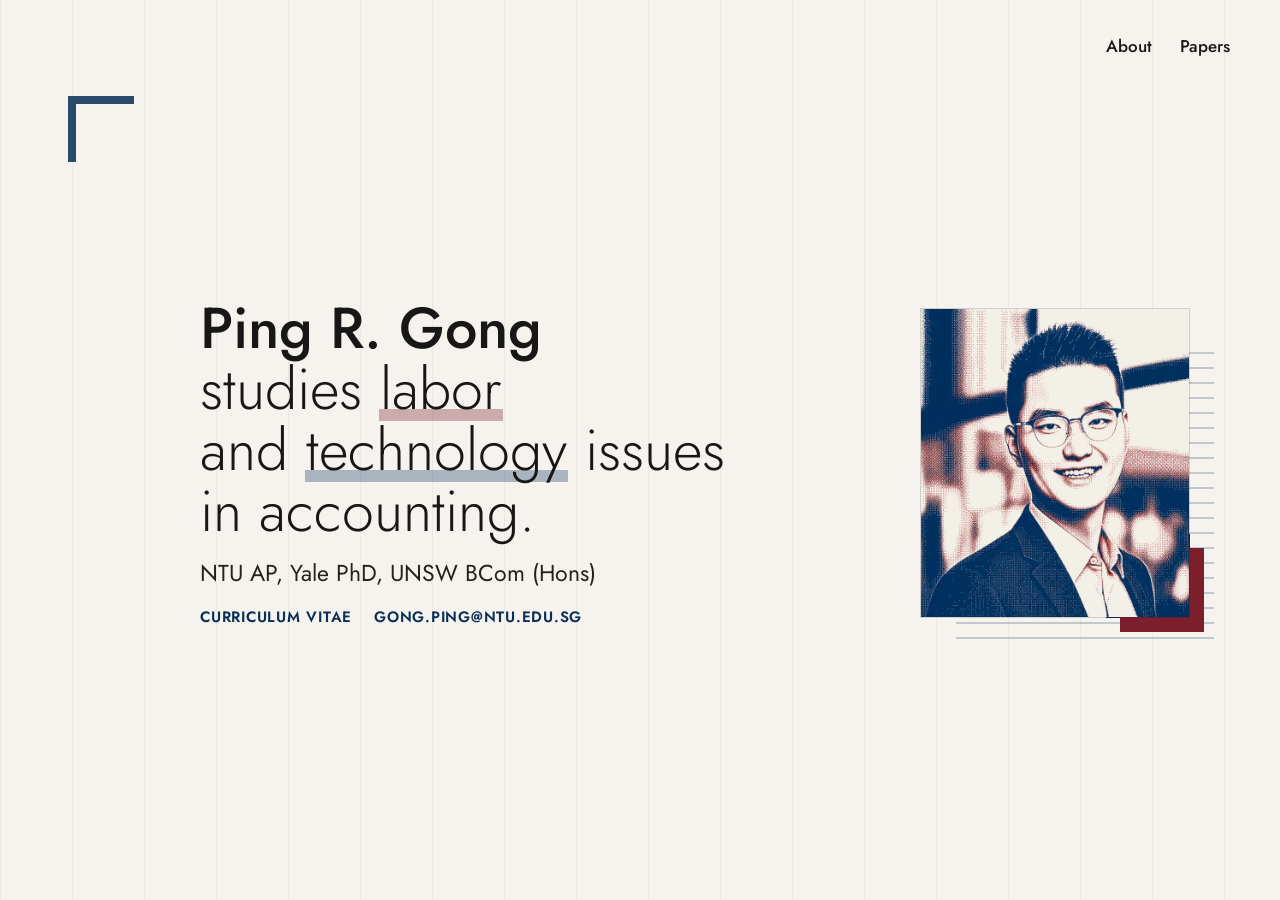
==== index.html @ 7956a60e "Lower mobile hero corner" ====
<!DOCTYPE html>
<html lang="en">
<head>
  <meta charset="utf-8" />
  <meta name="viewport" content="width=device-width,initial-scale=1" />
  <title>Ping R. Gong</title>
  <meta name="description" content="Ping R. Gong -- Assistant Professor at Nanyang Technological University and PhD graduate in Accounting from Yale University." />

  <link rel="preconnect" href="https://fonts.googleapis.com">
  <link rel="preconnect" href="https://fonts.gstatic.com" crossorigin>
  <link href="https://fonts.googleapis.com/css2?family=Ma+Shan+Zheng&family=Noto+Sans+SC:wght@500;700&display=swap" rel="stylesheet">

  <style>
    @font-face{
      font-family:"Jost";
      font-style:normal;
      font-weight:300 800;
      font-display:swap;
      src:url("fonts/jost-latin-300-800.woff2") format("woff2");
      unicode-range:U+0000-00FF, U+0131, U+0152-0153, U+02BB-02BC, U+02C6, U+02DA, U+02DC, U+0304, U+0308, U+0329, U+2000-206F, U+20AC, U+2122, U+2191, U+2193, U+2212, U+2215, U+FEFF, U+FFFD;
    }

    @font-face{
      font-family:"Jost";
      font-style:normal;
      font-weight:300 800;
      font-display:swap;
      src:url("fonts/jost-latin-ext-300-800.woff2") format("woff2");
      unicode-range:U+0100-02BA, U+02BD-02C5, U+02C7-02CC, U+02CE-02D7, U+02DD-02FF, U+0304, U+0308, U+0329, U+1D00-1DBF, U+1E00-1E9F, U+1EF2-1EFF, U+2020, U+20A0-20AB, U+20AD-20C0, U+2113, U+2C60-2C7F, U+A720-A7FF;
    }

    :root{
      --paper:#f6f3ee;
      --ink:#171717;
      --muted:#5c5a61;
      --line:#c9d2dd;
      --labor-mark:rgba(122,31,43,.34);
      --tech-mark:rgba(9,47,87,.32);
      --red:#7a1f2b;
      --navy:#092f57;
      --navy-soft:#dbe4ee;
      --white:#fffdf7;
      --sans:"Jost", "Avenir Next", Avenir, "Helvetica Neue", Arial, sans-serif;
      --serif:"Jost", "Avenir Next", Avenir, "Helvetica Neue", Arial, sans-serif;
      --cjk-display:"Ma Shan Zheng", KaiTi, "STKaiti", "Noto Sans SC", "Microsoft YaHei", "PingFang SC", sans-serif;
      --mono:"Jost", "Avenir Next", Avenir, "Helvetica Neue", Arial, sans-serif;
    }

    *{box-sizing:border-box}
    html{scroll-behavior:smooth}
    body{
      margin:0;
      background:
        linear-gradient(90deg, rgba(9,47,87,.055) 1px, transparent 1px) 0 0/72px 72px,
        var(--paper);
      color:var(--ink);
      font-family:var(--sans);
      font-size:18px;
      line-height:1.45;
    }

    a{color:var(--navy); text-decoration:none}
    a:hover{text-decoration:underline; text-decoration-thickness:2px; text-underline-offset:5px}

    .site{
      width:min(1180px, calc(100% - 44px));
      margin:0 auto;
      position:relative;
    }

    .site::before{
      content:"";
      position:absolute;
      top:96px;
      left:18px;
      width:58px;
      height:58px;
      border-top:8px solid var(--navy);
      border-left:8px solid var(--navy);
      opacity:.86;
      pointer-events:none;
    }

    .topbar{
      min-height:70px;
      display:flex;
      align-items:center;
      justify-content:flex-end;
      gap:28px;
      padding:22px 0 0 38px;
      position:relative;
      z-index:3;
    }

    .nav{
      display:flex;
      align-items:center;
      gap:28px;
      color:var(--ink);
      font-size:17px;
      font-weight:500;
    }

    .nav a{
      color:var(--ink);
      display:inline-flex;
      align-items:center;
      gap:0;
    }

    .hero{
      min-height:calc(100vh - 70px);
      display:grid;
      grid-template-columns:minmax(0, 1.15fr) minmax(280px, .85fr);
      gap:48px;
      align-items:center;
      padding:28px 0 72px 150px;
      position:relative;
    }

    h1{
      margin:0;
      max-width:850px;
      font-size:clamp(34px, 4.5vw, 64px);
      line-height:1.06;
      letter-spacing:0;
      font-weight:300;
    }

    h1 strong{font-weight:500}

    .name-wrap{
      display:inline-block;
      position:relative;
      outline:none;
      cursor:default;
      isolation:isolate;
    }

    .name-wrap strong,
    .name-part{
      transition:color .18s ease;
    }

    .cn-name{
      position:absolute;
      left:calc(100% - .18em);
      bottom:calc(100% + .28em);
      z-index:4;
      display:inline-flex;
      align-items:center;
      gap:.03em;
      transform:translate(-.2em, .34em) rotate(3deg) scale(.96);
      transform-origin:0 100%;
      padding:.28em .66em .32em;
      border:3px solid var(--ink);
      border-radius:54% 46% 51% 49% / 49% 57% 43% 51%;
      background:var(--white);
      box-shadow:0 13px 0 -9px rgba(23,23,23,.24);
      color:var(--ink);
      font-family:var(--cjk-display);
      font-size:.59em;
      font-weight:400;
      line-height:1;
      letter-spacing:.02em;
      opacity:0;
      pointer-events:none;
      transition:opacity .2s ease, transform .2s ease;
      white-space:nowrap;
    }

    .cn-name::after{
      content:"";
      position:absolute;
      left:.18em;
      bottom:-.78em;
      width:1em;
      height:.86em;
      background:
        radial-gradient(circle at 16% 17%, var(--white) 0 .16em, var(--ink) .17em .23em, transparent .24em),
        radial-gradient(circle at 53% 51%, var(--white) 0 .12em, var(--ink) .13em .18em, transparent .19em),
        radial-gradient(circle at 86% 78%, var(--white) 0 .07em, var(--ink) .08em .12em, transparent .13em);
      transform:scaleX(-1) rotate(18deg);
    }

    .cn-name::before{
      content:"";
      position:absolute;
      left:-.42em;
      bottom:-.2em;
      width:1.22em;
      height:1.26em;
      background-image:radial-gradient(circle, rgba(23,23,23,.34) 0 1.1px, transparent 1.35px);
      background-size:.12em .12em;
      border-radius:50%;
      z-index:-1;
      transform:rotate(-12deg);
    }

    .name-wrap:focus-visible{
      border-radius:.08em;
      outline:2px solid rgba(9,47,87,.28);
      outline-offset:.08em;
    }

    .name-wrap:hover .name-gong,
    .name-wrap:focus-visible .name-gong,
    .hero:has(.portrait-wrap:hover) .name-gong,
    .hero:has(.portrait-wrap:focus-visible) .name-gong,
    .name-wrap:hover .cn-gong,
    .name-wrap:focus-visible .cn-gong,
    .hero:has(.portrait-wrap:hover) .cn-gong,
    .hero:has(.portrait-wrap:focus-visible) .cn-gong{
      color:var(--navy);
    }

    .name-wrap:hover .name-ping,
    .name-wrap:focus-visible .name-ping,
    .hero:has(.portrait-wrap:hover) .name-ping,
    .hero:has(.portrait-wrap:focus-visible) .name-ping,
    .name-wrap:hover .cn-ping,
    .name-wrap:focus-visible .cn-ping,
    .hero:has(.portrait-wrap:hover) .cn-ping,
    .hero:has(.portrait-wrap:focus-visible) .cn-ping{
      color:var(--red);
    }

    .name-wrap:hover .cn-name,
    .name-wrap:focus-visible .cn-name,
    .hero:has(.portrait-wrap:hover) .cn-name,
    .hero:has(.portrait-wrap:focus-visible) .cn-name{
      opacity:1;
      transform:translate(0, -.1em) rotate(3deg) scale(1.04);
    }

    .headline-phrase{white-space:nowrap}

    .topic{
      background-repeat:no-repeat;
      box-decoration-break:clone;
      -webkit-box-decoration-break:clone;
      padding:0 .02em;
    }

    .topic-labor{
      background-image:linear-gradient(var(--labor-mark), var(--labor-mark));
      background-position:0 86%;
      background-size:100% .21em;
    }

    .topic-tech{
      background-image:linear-gradient(var(--tech-mark), var(--tech-mark));
      background-position:0 86%;
      background-size:100% .21em;
    }

    .topic-both{
      --topic-line-width:100%;
      --topic-line-height:.21em;
      --topic-line-gap:.018em;
      padding-bottom:.08em;
      background-image:
        linear-gradient(var(--labor-mark), var(--labor-mark)),
        linear-gradient(var(--tech-mark), var(--tech-mark));
      background-position:left bottom calc(var(--topic-line-height) + var(--topic-line-gap)), left bottom;
      background-size:var(--topic-line-width) var(--topic-line-height), var(--topic-line-width) var(--topic-line-height);
      box-decoration-break:clone;
      -webkit-box-decoration-break:clone;
    }

    .dek{
      max-width:610px;
      margin:18px 0 0;
      font-family:var(--serif);
      font-size:clamp(20px, 1.8vw, 27px);
      line-height:1.16;
      color:#25221d;
    }

    .hero-links{
      display:flex;
      flex-wrap:wrap;
      gap:12px 22px;
      margin-top:20px;
      font-size:15px;
      font-weight:600;
      text-transform:uppercase;
      letter-spacing:.05em;
    }

    .portrait-wrap{
      justify-self:end;
      width:min(270px, 100%);
      position:relative;
      cursor:default;
      outline:none;
    }

    .portrait-wrap:focus-visible{
      outline:2px solid rgba(9,47,87,.28);
      outline-offset:8px;
    }

    .portrait-wrap::before,
    .portrait-wrap::after{
      content:"";
      position:absolute;
      z-index:-1;
      pointer-events:none;
    }

    .portrait-wrap::before{
      inset:34px -24px -34px 36px;
      background:repeating-linear-gradient(0deg, transparent 0 13px, rgba(9,47,87,.22) 13px 15px);
    }

    .portrait-wrap::after{
      width:98px;
      height:98px;
      right:-14px;
      bottom:-14px;
      background:
        linear-gradient(var(--red), var(--red)) right bottom/15px 84px no-repeat,
        linear-gradient(var(--red), var(--red)) right bottom/84px 15px no-repeat,
        linear-gradient(var(--navy), var(--navy)) right 14px bottom 14px/15px 84px no-repeat,
        linear-gradient(var(--navy), var(--navy)) right 14px bottom 14px/84px 15px no-repeat;
    }

    .photo{
      display:block;
      width:100%;
      aspect-ratio:4/4.6;
      object-fit:cover;
      object-position:center 23%;
      border:1px solid rgba(23,23,23,.16);
      filter:none;
      opacity:1;
    }

    .section{
      padding:88px 0 86px 18px;
      border-top:1px solid rgba(9,47,87,.22);
      background:var(--paper);
      box-shadow:0 0 0 100vmax var(--paper);
      clip-path:inset(0 -100vmax);
      display:grid;
      grid-template-columns:136px minmax(0, 1fr);
      gap:38px;
    }

    .section-label{
      margin:0;
      font-size:14px;
      color:var(--navy);
      font-weight:600;
      text-transform:uppercase;
      letter-spacing:.09em;
    }

    .section-heading{
      display:grid;
      gap:22px;
      align-content:start;
    }

    .paper-list{
      max-width:none;
      display:grid;
      gap:0;
      border-top:1px solid rgba(9,47,87,.24);
    }

    .paper-legend{
      display:flex;
      flex-wrap:wrap;
      align-items:flex-start;
      gap:10px;
      color:var(--muted);
      font-size:13px;
      font-weight:600;
      text-transform:uppercase;
      letter-spacing:.07em;
    }

    .section-heading .paper-legend{
      flex-direction:column;
    }

    .filter-button{
      appearance:none;
      border:1px solid rgba(23,23,23,.14);
      background:transparent;
      color:var(--ink);
      cursor:pointer;
      display:inline-flex;
      align-items:center;
      justify-content:center;
      font:inherit;
      letter-spacing:inherit;
      padding:8px 11px 9px;
      text-transform:inherit;
      width:78px;
    }

    .filter-button:hover,
    .filter-button[data-filter="all"]:hover,
    .filter-button[data-filter="all"].is-active{
      border-color:rgba(23,23,23,.2);
      background:rgba(23,23,23,.08);
      color:var(--ink);
    }

    .filter-button.topic-labor.is-active{
      border-color:rgba(122,31,43,.2);
      background:rgba(122,31,43,.13);
      color:var(--red);
    }

    .filter-button.topic-tech.is-active{
      border-color:rgba(9,47,87,.2);
      background:rgba(9,47,87,.13);
      color:var(--navy);
    }

    .filter-button.topic-both.is-active{
      border-color:rgba(23,23,23,.11);
      background:
        linear-gradient(90deg, rgba(122,31,43,.15) 0 50%, rgba(9,47,87,.15) 50% 100%);
      color:var(--ink);
    }

    .filter-button .both-labor,
    .filter-button .both-tech{color:inherit}

    .filter-button.topic-both.is-active .both-labor{color:var(--red)}
    .filter-button.topic-both.is-active .both-tech{color:var(--navy)}

    .filter-button.is-active{
      box-shadow:inset 0 -3px 0 rgba(23,23,23,.36);
    }

    .paper.is-hidden{
      display:none;
    }

    .paper{
      display:grid;
      grid-template-columns:54px minmax(0, 1fr);
      gap:22px;
      padding:28px 0 30px;
      border-bottom:1px solid rgba(9,47,87,.18);
    }

    .paper-number{
      color:var(--ink);
      font-family:var(--mono);
      font-size:14px;
      padding-top:8px;
    }

    .paper-title{
      margin:0;
      font-family:var(--serif);
      font-size:clamp(18px, 1.5vw, 23px);
      line-height:1.24;
      font-weight:450;
    }

    .paper-title .topic{
      background:none;
      padding-bottom:0;
    }

    .paper-meta{
      margin:12px 0 0;
      color:var(--muted);
      font-size:16px;
      line-height:1.45;
    }

    .paper-note{
      display:inline-block;
      margin-top:10px;
      color:var(--ink);
      font-size:13px;
      font-weight:600;
      text-transform:uppercase;
      letter-spacing:.08em;
    }

    .paper-links{
      display:flex;
      flex-wrap:wrap;
      gap:12px;
      margin-top:12px;
      font-size:13px;
      font-weight:600;
      text-transform:uppercase;
      letter-spacing:.08em;
    }

    .paper-links a{color:var(--ink)}

    @media (max-width:900px){
      body{font-size:17px}
      .site{width:min(100% - 28px, 680px)}
      .site::before{
        top:48px;
        left:10px;
        width:42px;
        height:42px;
        border-top-width:6px;
        border-left-width:6px;
      }
      .topbar{
        min-height:auto;
        padding:22px 0 10px 30px;
        align-items:flex-end;
        flex-direction:row;
      }
      .nav{gap:16px; flex-wrap:wrap}
      .hero{
        grid-template-columns:1fr;
        gap:42px;
        min-height:auto;
        padding:30px 0 68px 42px;
      }
      .portrait-wrap{
        justify-self:start;
        width:min(248px, calc(100% - 20px));
      }
      .portrait-wrap::after{
        right:-10px;
        bottom:-10px;
        width:72px;
        height:72px;
        background:
          linear-gradient(var(--red), var(--red)) right bottom/11px 62px no-repeat,
          linear-gradient(var(--red), var(--red)) right bottom/62px 11px no-repeat,
          linear-gradient(var(--navy), var(--navy)) right 10px bottom 10px/11px 62px no-repeat,
          linear-gradient(var(--navy), var(--navy)) right 10px bottom 10px/62px 11px no-repeat;
      }
      .section{
        grid-template-columns:1fr;
        gap:24px;
        padding:68px 0 70px 42px;
      }
      .section-heading .paper-legend{
        flex-direction:row;
      }
    }

    @media (max-width:560px){
      h1{font-size:29px}
      .dek{font-size:20px}
      .hero{padding-left:32px}
      .section{padding-left:32px}
      .paper-title{font-size:22px}
      .paper{grid-template-columns:1fr; gap:8px}
      .paper-number{padding-top:0}
    }
  </style>
</head>
<body>
  <main class="site">
    <header class="topbar">
      <nav class="nav" aria-label="Primary navigation">
        <a href="#about">About</a>
        <a href="papers.html">Papers</a>
      </nav>
    </header>

    <section class="hero" id="about">
      <div>
        <h1><span class="name-wrap" tabindex="0" aria-label="Ping R. Gong, Chinese name Gong Ping"><strong><span class="name-part name-ping">Ping</span> R. <span class="name-part name-gong">Gong</span></strong><span class="cn-name" lang="zh-Hans" aria-hidden="true"><span class="cn-gong">公</span><span class="cn-ping">平</span></span></span><br>studies <span class="topic topic-labor">labor</span><br><span class="headline-phrase">and <span class="topic topic-tech">technology</span> issues</span><br>in accounting.</h1>
        <p class="dek">
          NTU AP, Yale PhD, UNSW BCom (Hons)
        </p>
        <div class="hero-links" aria-label="Profile links">
          <a href="https://drive.google.com/file/d/1beN9zTzvjvvluaU4ljviKfS5SUV3EDjV/view" target="_blank" rel="noreferrer">Curriculum Vitae</a>
          <a href="mailto:gong.ping@ntu.edu.sg">gong.ping@ntu.edu.sg</a>
        </div>
      </div>

      <figure class="portrait-wrap" tabindex="0" aria-label="Portrait of Ping R. Gong">
        <img class="photo" src="images/Photo_Dithered_Bitmap_Navy_Burgundy_720.webp" alt="Ping R. Gong" />
      </figure>
    </section>

  </main>
</body>
</html>
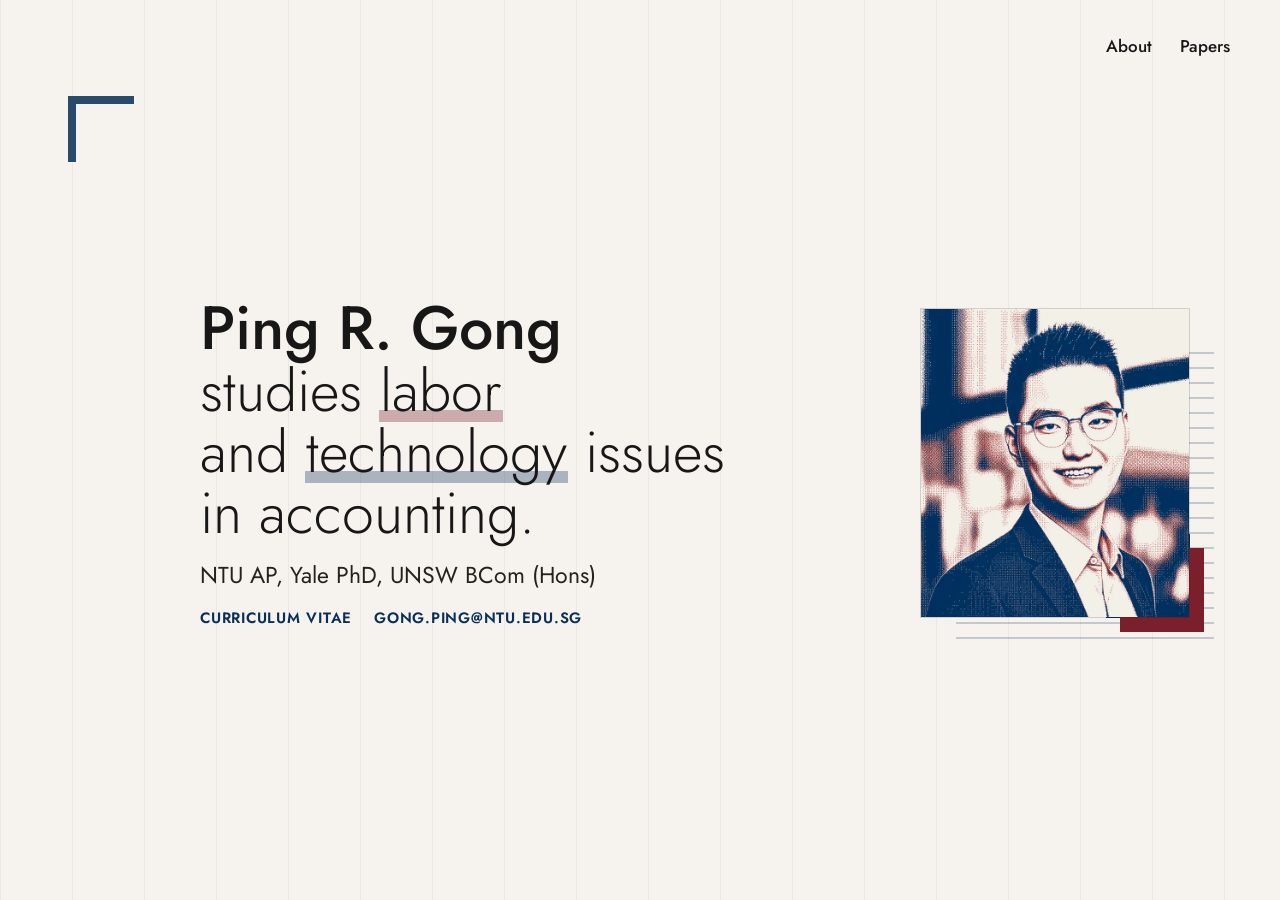
==== commit 90b93c5e: "Refine mobile hero placement" ====
--- a/index.html
+++ b/index.html
@@ -135,6 +135,7 @@
       outline:none;
       cursor:default;
       isolation:isolate;
+      font-size:1.06em;
     }
 
     .name-wrap strong,
@@ -505,7 +506,7 @@
       body{font-size:17px}
       .site{width:min(100% - 28px, 680px)}
       .site::before{
-        top:48px;
+        top:60px;
         left:10px;
         width:42px;
         height:42px;
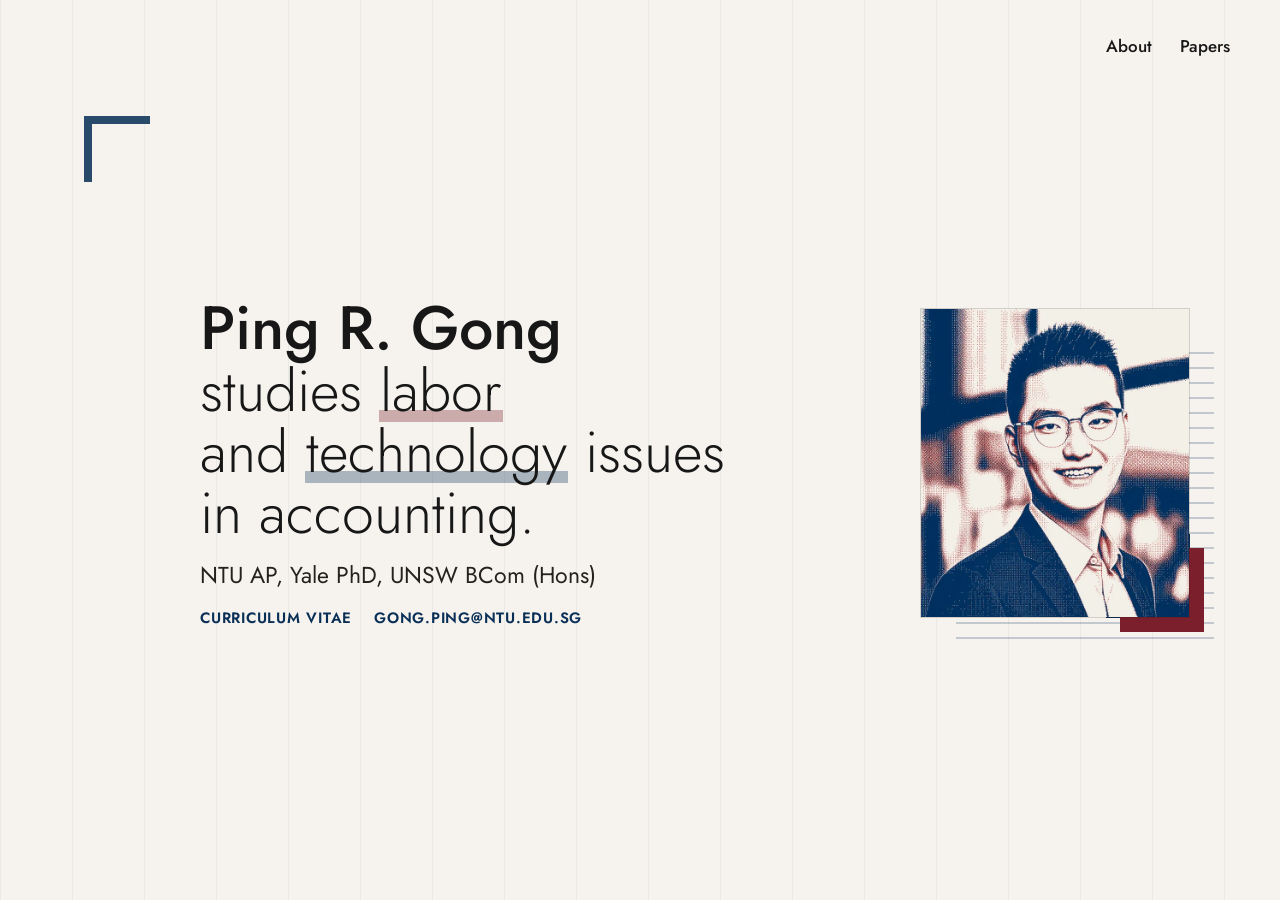
==== commit 236cc3c4: "Refine hero corner and stabilize paper lines" ====
--- a/index.html
+++ b/index.html
@@ -71,8 +71,8 @@
     .site::before{
       content:"";
       position:absolute;
-      top:96px;
-      left:18px;
+      top:116px;
+      left:34px;
       width:58px;
       height:58px;
       border-top:8px solid var(--navy);
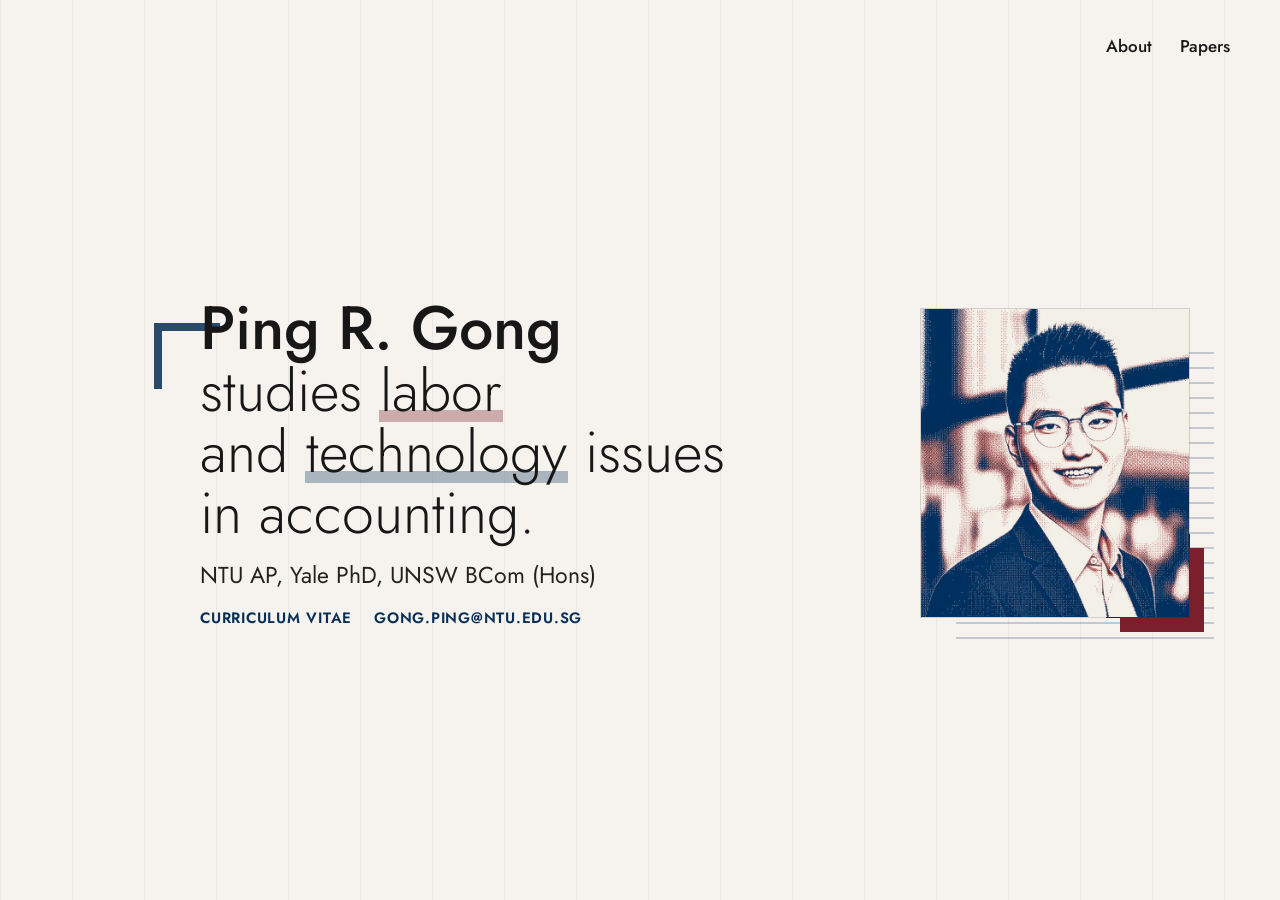
==== commit 24b01b50: "Align hero corner with name" ====
--- a/index.html
+++ b/index.html
@@ -71,8 +71,9 @@
     .site::before{
       content:"";
       position:absolute;
-      top:116px;
-      left:34px;
+      display:none;
+      top:60px;
+      left:10px;
       width:58px;
       height:58px;
       border-top:8px solid var(--navy);
@@ -116,6 +117,19 @@
       align-items:center;
       padding:28px 0 72px 150px;
       position:relative;
+    }
+
+    .hero::before{
+      content:"";
+      position:absolute;
+      top:calc(50% - 162px);
+      left:104px;
+      width:58px;
+      height:58px;
+      border-top:8px solid var(--navy);
+      border-left:8px solid var(--navy);
+      opacity:.86;
+      pointer-events:none;
     }
 
     h1{
@@ -506,6 +520,7 @@
       body{font-size:17px}
       .site{width:min(100% - 28px, 680px)}
       .site::before{
+        display:block;
         top:60px;
         left:10px;
         width:42px;
@@ -513,6 +528,7 @@
         border-top-width:6px;
         border-left-width:6px;
       }
+      .hero::before{display:none}
       .topbar{
         min-height:auto;
         padding:22px 0 10px 30px;
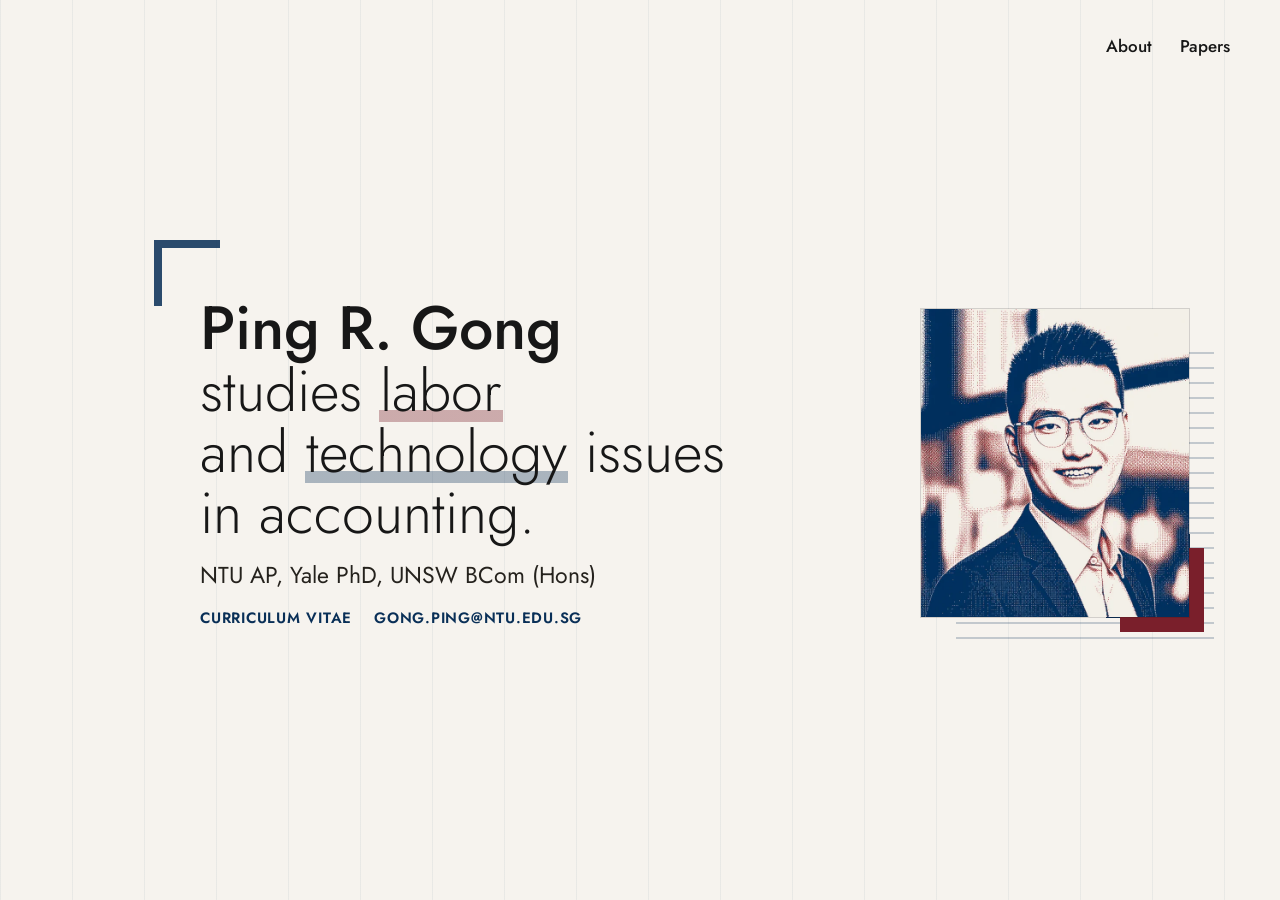
==== commit 245e55db: "Raise desktop hero corner" ====
--- a/index.html
+++ b/index.html
@@ -122,7 +122,7 @@
     .hero::before{
       content:"";
       position:absolute;
-      top:calc(50% - 162px);
+      top:calc(50% - 245px);
       left:104px;
       width:58px;
       height:58px;
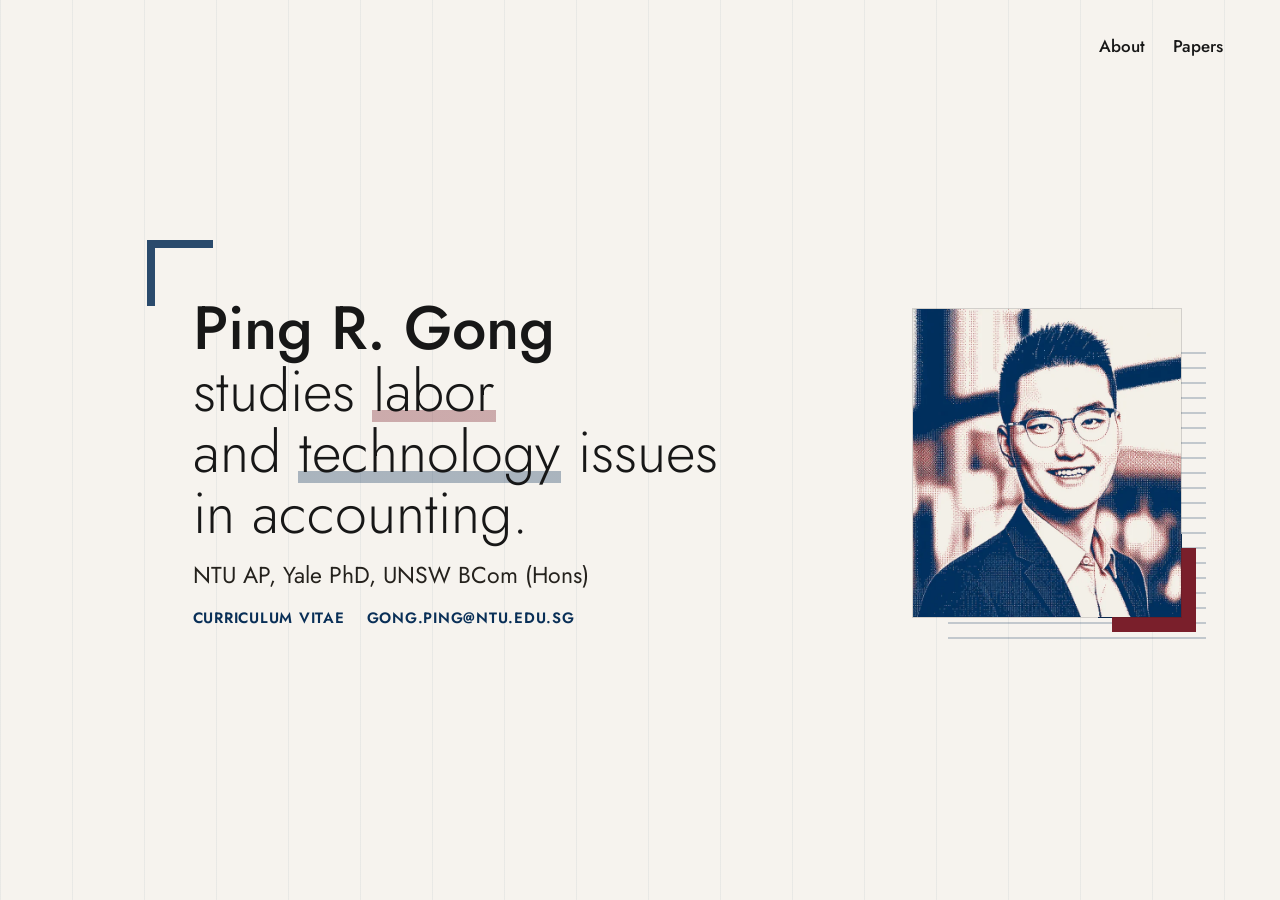
==== commit cdceec8e: "Improve mobile game controls and align navigation" ====
--- a/index.html
+++ b/index.html
@@ -5,10 +5,6 @@
   <meta name="viewport" content="width=device-width,initial-scale=1" />
   <title>Ping R. Gong</title>
   <meta name="description" content="Ping R. Gong -- Assistant Professor at Nanyang Technological University and PhD graduate in Accounting from Yale University." />
-
-  <link rel="preconnect" href="https://fonts.googleapis.com">
-  <link rel="preconnect" href="https://fonts.gstatic.com" crossorigin>
-  <link href="https://fonts.googleapis.com/css2?family=Ma+Shan+Zheng&family=Noto+Sans+SC:wght@500;700&display=swap" rel="stylesheet">
 
   <style>
     @font-face{
@@ -27,6 +23,15 @@
       font-display:swap;
       src:url("fonts/jost-latin-ext-300-800.woff2") format("woff2");
       unicode-range:U+0100-02BA, U+02BD-02C5, U+02C7-02CC, U+02CE-02D7, U+02DD-02FF, U+0304, U+0308, U+0329, U+1D00-1DBF, U+1E00-1E9F, U+1EF2-1EFF, U+2020, U+20A0-20AB, U+20AD-20C0, U+2113, U+2C60-2C7F, U+A720-A7FF;
+    }
+
+    @font-face{
+      font-family:"Ma Shan Zheng";
+      font-style:normal;
+      font-weight:400;
+      font-display:swap;
+      src:url("fonts/ma-shan-zheng-gong-ping.woff2") format("woff2");
+      unicode-range:U+516C, U+5E73;
     }
 
     :root{
@@ -47,7 +52,7 @@
     }
 
     *{box-sizing:border-box}
-    html{scroll-behavior:smooth}
+    html{scroll-behavior:smooth; scrollbar-gutter:stable}
     body{
       margin:0;
       background:
@@ -255,6 +260,16 @@
       box-decoration-break:clone;
       -webkit-box-decoration-break:clone;
       padding:0 .02em;
+    }
+
+    .hero-topic-link{
+      color:inherit;
+      text-decoration:none;
+    }
+
+    .hero-topic-link:hover{
+      color:inherit;
+      text-decoration:none;
     }
 
     .topic-labor{
@@ -589,12 +604,12 @@
 
     <section class="hero" id="about">
       <div>
-        <h1><span class="name-wrap" tabindex="0" aria-label="Ping R. Gong, Chinese name Gong Ping"><strong><span class="name-part name-ping">Ping</span> R. <span class="name-part name-gong">Gong</span></strong><span class="cn-name" lang="zh-Hans" aria-hidden="true"><span class="cn-gong">公</span><span class="cn-ping">平</span></span></span><br>studies <span class="topic topic-labor">labor</span><br><span class="headline-phrase">and <span class="topic topic-tech">technology</span> issues</span><br>in accounting.</h1>
+        <h1><span class="name-wrap" tabindex="0" aria-label="Ping R. Gong, Chinese name Gong Ping"><strong><span class="name-part name-ping">Ping</span> R. <span class="name-part name-gong">Gong</span></strong><span class="cn-name" lang="zh-Hans" aria-hidden="true"><span class="cn-gong">公</span><span class="cn-ping">平</span></span></span><br>studies <a class="hero-topic-link topic topic-labor" href="papers.html?filter=labor">labor</a><br><span class="headline-phrase">and <a class="hero-topic-link topic topic-tech" href="papers.html?filter=tech">technology</a> issues</span><br>in accounting.</h1>
         <p class="dek">
           NTU AP, Yale PhD, UNSW BCom (Hons)
         </p>
         <div class="hero-links" aria-label="Profile links">
-          <a href="https://drive.google.com/file/d/1beN9zTzvjvvluaU4ljviKfS5SUV3EDjV/view" target="_blank" rel="noreferrer">Curriculum Vitae</a>
+          <a href="files/Ping_Gong_CV.pdf" target="_blank" rel="noreferrer">Curriculum Vitae</a>
           <a href="mailto:gong.ping@ntu.edu.sg">gong.ping@ntu.edu.sg</a>
         </div>
       </div>
